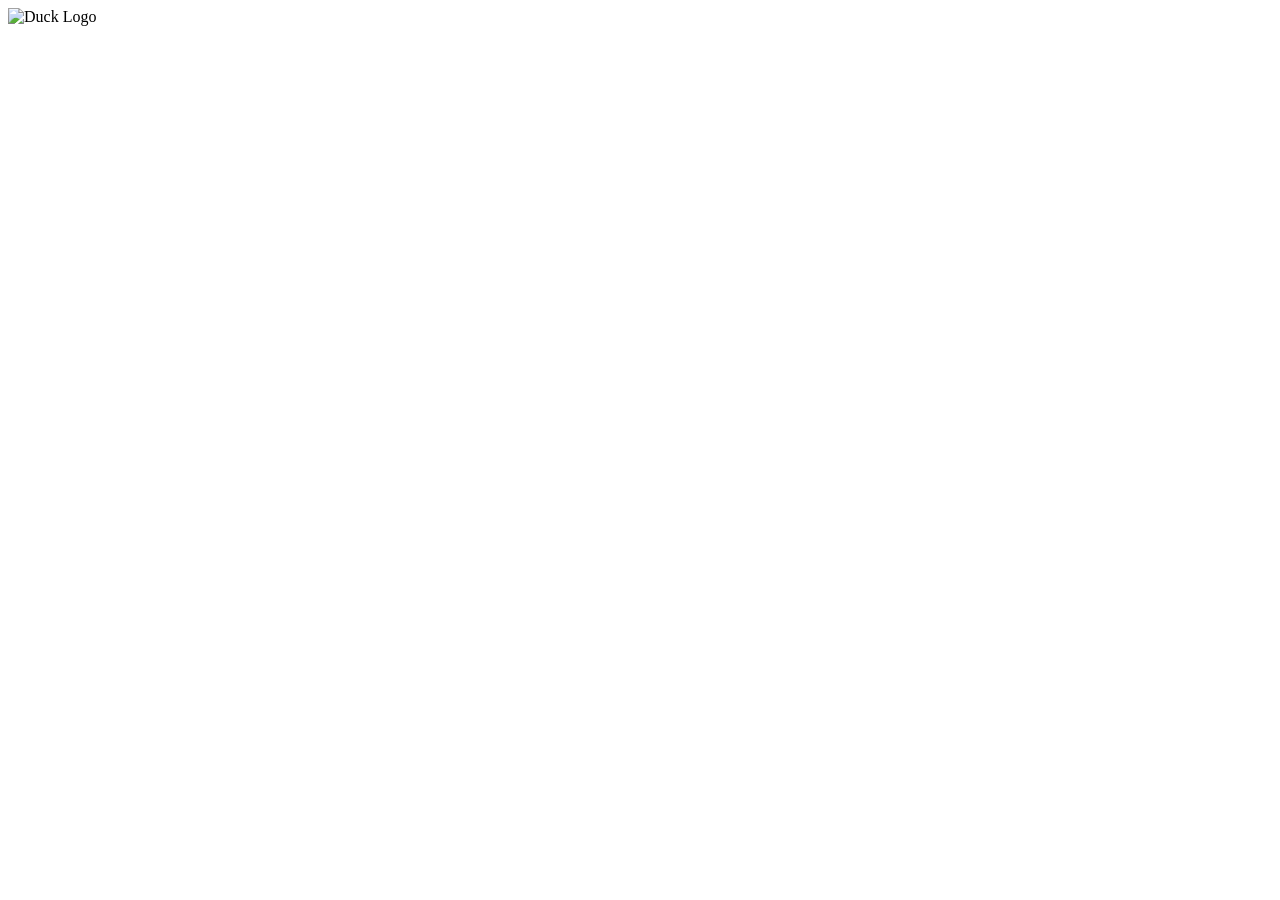
==== index.html @ 9690540f "inizio" ====
<!DOCTYPE html>
<html lang="en">
<head>
    <meta charset="UTF-8">
    <meta name="viewport" content="width=device-width, initial-scale=1.0">
    <title>Bootstrap Dashboard</title>
    <link rel="stylesheet" href="style.css">
</head>

<body>
    
<header>
        <nav class="navbar navbar-expand-lg navbar-dark bg-dark">
            <img src="img/duck.png" alt="Duck Logo" class="navbar-brand-logo">
        </nav>
    </header>

    <main>

    </main>
</body>

</html>
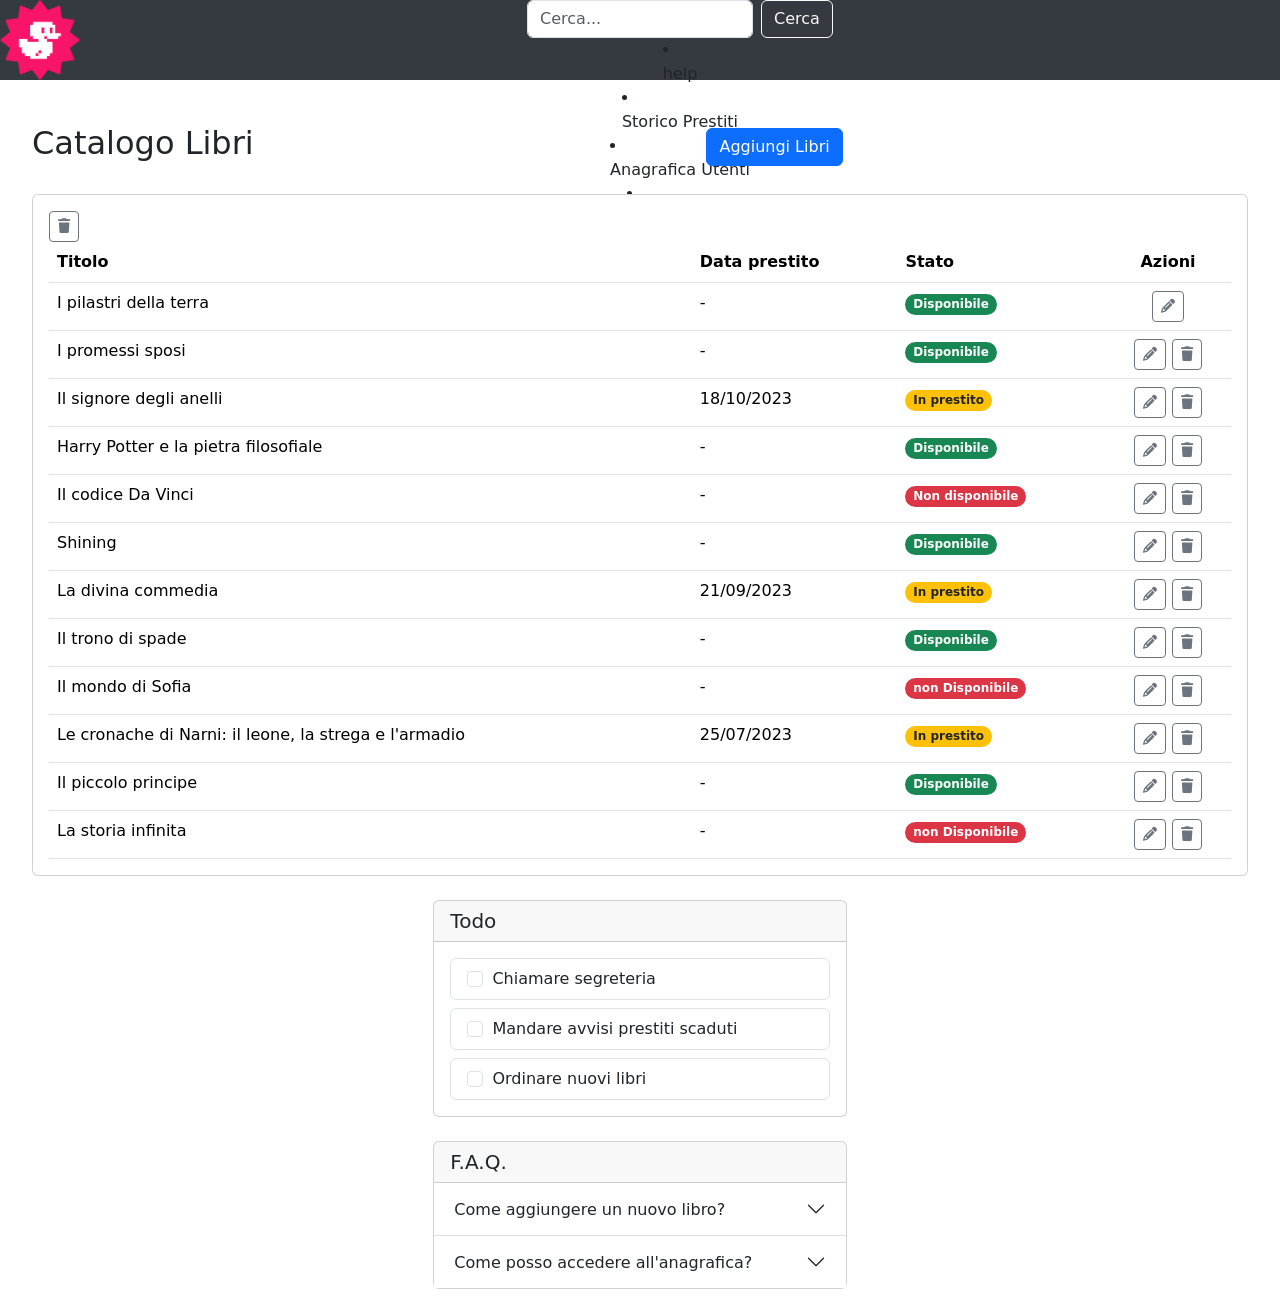
==== commit 89601c1e: "html terminato Co-authored-by: Copilot <copilot@github.com>" ====
--- a/index.html
+++ b/index.html
@@ -5,19 +5,231 @@
     <meta name="viewport" content="width=device-width, initial-scale=1.0">
     <title>Bootstrap Dashboard</title>
     <link rel="stylesheet" href="style.css">
+    <link href="https://cdn.jsdelivr.net/npm/bootstrap@5.3.0/dist/css/bootstrap.min.css" rel="stylesheet">
+    
+    <link rel="stylesheet" href="https://cdnjs.cloudflare.com/ajax/libs/font-awesome/6.4.0/css/all.min.css">
+    <style>
+        .navbar-brand img { width: 30px; }
+        .bg-dark-custom { background-color: #212529; }
+    </style>
 </head>
 
 <body>
-    
-<header>
-        <nav class="navbar navbar-expand-lg navbar-dark bg-dark">
-            <img src="img/duck.png" alt="Duck Logo" class="navbar-brand-logo">
-        </nav>
-    </header>
-
-    <main>
-
-    </main>
+    <header class="header">
+        <img src="img/duck.png" alt="Duck Logo" class="navbar-brand-logo">
+        
+        <div class="container">
+            <ul class="navbar-nav me-auto mb-2 mb-lg-0"></ul>
+                <li class="nav-item"><a class="nav-link active" href="#">Catalogo libri</a></li>
+                <li class="nav-item"><a class="nav-link" href="#">Anagrafica Utenti</a></li>
+                <li class="nav-item"><a class="nav-link" href="#">Storico Prestiti</a></li>
+                <li  class="nav-item"><a class="nav-link" href="#">help</a></li>
+            </ul>
+        
+  <form class="d-flex" role="search">
+                    <input class="form-control me-2" type="search" placeholder="Cerca..." aria-label="Search">
+                    <button class="btn btn-outline-light" type="submit">Cerca</button>
+                </form>
+  </div>
+
+</header>
+
+<main>
+    <div class="container-fluid my-4">
+        <div class="col-12 col-lg-8 mb-4">
+            <div class="d-flex justify-content-between align-items-center mb-3">
+    <h2>Catalogo Libri</h2>
+    <button href="#" class="btn btn-primary">Aggiungi Libri</button>
+    </div>
+</div>
+
+    <div class="card">
+        <div class="card-body">
+            <table class="table table-trip alignm-middle mb-0">
+                <thead>
+                    <tr>
+                        <th >Titolo</th>
+                        <th class="d-none d-md-table-cell">Data prestito</th>
+                        <th>Stato</th>
+                        <th class="text-center">Azioni</th>
+                    </tr>
+                </thead>
+
+                <tbody>
+                    <tr>
+                        <td>I pilastri della terra</td>
+                       <td class="d-none d-md-table-cell">-</td>
+                                    <td><span class="badge rounded-pill bg-success">Disponibile</span></td>
+                                    <td class="text-center">
+                                        <button class="btn btn-outline-secondary btn-sm"><i class="fa-solid fa-pencil"></i></button>
+                     </td>                   <button class="btn btn-outline-secondary btn-sm"><i class="fa-solid fa-trash"></i></button>
+                    </tr>
+
+                    <tr>
+                    <td>I promessi sposi</td>
+                    <td class="d-none d-md-table-cell">-</td>
+                                    <td><span class="badge rounded-pill bg-success">Disponibile</span></td>
+                                    <td class="text-center">
+                                        <button class="btn btn-outline-secondary btn-sm"><i class="fa-solid fa-pencil"></i></button>
+                                        <button class="btn btn-outline-secondary btn-sm"><i class="fa-solid fa-trash"></i></button>
+                                    </td>
+
+                    </tr>
+
+                    <tr>
+                                    <td>Il signore degli anelli</td>
+                                    <td class="d-none d-md-table-cell">18/10/2023</td>
+                                    <td><span class="badge rounded-pill bg-warning text-dark">In prestito</span></td>
+                                    <td class="text-center">
+                                        <button class="btn btn-outline-secondary btn-sm"><i class="fa-solid fa-pencil"></i></button>
+                                        <button class="btn btn-outline-secondary btn-sm"><i class="fa-solid fa-trash"></i></button>
+                                    </td>
+                                </tr>
+
+                                <tr>
+                                    <td>Harry Potter e la pietra filosofiale</td>
+                                    <td class="d-none d-md-table-cell">-</td>
+                                    <td><span class="badge rounded-pill bg-success">Disponibile</span></td>
+                                    <td class="text-center">
+                                        <button class="btn btn-outline-secondary btn-sm"><i class="fa-solid fa-pencil"></i></button>
+                                        <button class="btn btn-outline-secondary btn-sm"><i class="fa-solid fa-trash"></i></button>
+                                </tr>
+                     <tr>
+                                    <td>Il codice Da Vinci</td>
+                                    <td class="d-none d-md-table-cell">-</td>
+                                    <td><span class="badge rounded-pill bg-danger">Non disponibile</span></td>
+                                    <td class="text-center">
+                                        <button class="btn btn-outline-secondary btn-sm"><i class="fa-solid fa-pencil"></i></button>
+                                        <button class="btn btn-outline-secondary btn-sm"><i class="fa-solid fa-trash"></i></button>
+                                    </td>
+                                </tr>
+
+                                <tr>
+                                 <td>Shining</td>
+                                 <td class="d-none d-md-table-cell">-</td>
+                                 <td><span class="badge rounded-pill bg-success">Disponibile</span></td>
+                                 <td class="text-center">
+                                     <button class="btn btn-outline-secondary btn-sm"><i class="fa-solid fa-pencil"></i></button>
+                                     <button class="btn btn-outline-secondary btn-sm"><i class="fa-solid fa-trash"></i></button>
+                                 </td>
+                                </tr>
+
+                                <tr>
+                                    <td>La divina commedia</td>
+                                     <td class="d-none d-md-table-cell">21/09/2023</td>
+                                    <td><span class="badge rounded-pill bg-warning text-dark">In prestito</span></td>
+                                    <td class="text-center">
+                                        <button class="btn btn-outline-secondary btn-sm"><i class="fa-solid fa-pencil"></i></button>
+                                        <button class="btn btn-outline-secondary btn-sm"><i class="fa-solid fa-trash"></i></button>
+                                    </td>
+                                </tr>
+
+                                <tr>
+                                    <td>Il trono di spade</td>
+                                    <td class="d-none d-md-table-cell">-</td>
+                                    <td><span class="badge rounded-pill bg-success">Disponibile</span></td>
+                                    <td class="text-center">
+                                        <button class="btn btn-outline-secondary btn-sm"><i class="fa-solid fa-pencil"></i></button>
+                                        <button class="btn btn-outline-secondary btn-sm"><i class="fa-solid fa-trash"></i></button>
+                                    </td>
+                                </tr>
+
+                                <tr>
+                                    <td>Il mondo di Sofia</td>
+                                    <td class="d-none d-md-table-cell">-</td>
+                                    <td><span class="badge rounded-pill bg-danger">non Disponibile</span></td>
+                                    <td class="text-center">
+                                        <button class="btn btn-outline-secondary btn-sm"><i class="fa-solid fa-pencil"></i></button>
+                                        <button class="btn btn-outline-secondary btn-sm"><i class="fa-solid fa-trash"></i></button>
+                                    </td>
+                                </tr>
+
+                                <tr>
+                                    <td>Le cronache di Narni: il leone, la strega e l'armadio</td>
+                                    <td class="d-none d-md-table-cell">25/07/2023</td>
+                                    <td><span class="badge rounded-pill bg-warning text-dark">In prestito</span></td>
+                                    <td class="text-center">
+                                        <button class="btn btn-outline-secondary btn-sm"><i class="fa-solid fa-pencil"></i></button>
+                                        <button class="btn btn-outline-secondary btn-sm"><i class="fa-solid fa-trash"></i></button>
+                                    </td>
+                                </tr>
+
+                                <tr>
+                                    <td>Il piccolo principe</td>
+                                    <td class="d-none d-md-table-cell">-</td>
+                                    <td><span class="badge rounded-pill bg-success">Disponibile</span></td>
+                                    <td class="text-center">
+                                        <button class="btn btn-outline-secondary btn-sm"><i class="fa-solid fa-pencil"></i></button>
+                                        <button class="btn btn-outline-secondary btn-sm"><i class="fa-solid fa-trash"></i></button>
+                                    </td>
+                                </tr>
+
+                                <tr>
+                                    <td>La storia infinita</td>
+                                    <td class="d-none d-md-table-cell">-</td>
+                                    <td><span class="badge rounded-pill bg-danger">non Disponibile</span></td>
+                                    <td class="text-center">
+                                        <button class="btn btn-outline-secondary btn-sm"><i class="fa-solid fa-pencil"></i></button>
+                                        <button class="btn btn-outline-secondary btn-sm"><i class="fa-solid fa-trash"></i></button>
+                                    </td>
+                                </tr>
+                </tbody>
+            </table>
+        </div>
+    </div>
+ </div>
+
+<div class="col-12 col-lg-4">
+    <div class="card mb-4">
+                    <div class="card-header h5">Todo</div>
+                    <ul class="list-group list-group-flush p-3">
+                        <li class="list-group-item border rounded mb-2">
+                            <input class="form-check-input me-1" type="checkbox" id="check1">
+                            <label class="form-check-label" for="check1">Chiamare segreteria</label>
+                        </li>
+                        <li class="list-group-item border rounded mb-2">
+                            <input class="form-check-input me-1" type="checkbox" id="check2">
+                            <label class="form-check-label" for="check2">Mandare avvisi prestiti scaduti</label>
+                        </li>
+                        <li class="list-group-item border rounded">
+                            <input class="form-check-input me-1" type="checkbox" id="check3">
+                            <label class="form-check-label" for="check3">Ordinare nuovi libri</label>
+                        </li>
+                    </ul>
+</div>
+
+ <div class="card">
+                    <div class="card-header h5">F.A.Q.</div>
+                    <div class="accordion accordion-flush" id="faqAccordion">
+                        <div class="accordion-item">
+                            <h2 class="accordion-header">
+                                <button class="accordion-button collapsed" type="button" data-bs-toggle="collapse" data-bs-target="#faq1">
+                                    Come aggiungere un nuovo libro?
+                                </button>
+                            </h2>
+                            <div id="faq1" class="accordion-collapse collapse" data-bs-parent="#faqAccordion">
+                                <div class="accordion-body">Usa il pulsante blu in alto a destra.</div>
+                            </div>
+                        </div>
+                        <div class="accordion-item">
+                            <h2 class="accordion-header">
+                                <button class="accordion-button collapsed" type="button" data-bs-toggle="collapse" data-bs-target="#faq2">
+                                    Come posso accedere all'anagrafica?
+                                </button>
+                            </h2>
+                            <div id="faq2" class="accordion-collapse collapse" data-bs-parent="#faqAccordion">
+                                <div class="accordion-body">Clicca sulla voce "Anagrafica Utenti" nella navbar.</div>
+                            </div>
+                        </div>
+                    </div>
+                </div>
+
+            </div> 
+
+ </div>
+</main>
+
+ <script src="https://cdn.jsdelivr.net/npm/bootstrap@5.3.0/dist/js/bootstrap.bundle.min.js"></script>
 </body>
 
 </html>
--- a/style.css
+++ b/style.css
@@ -0,0 +1,39 @@
+* {
+    margin: 0;
+    padding: 0;
+    box-sizing: border-box;
+}
+
+body {
+    font-family: Arial, sans-serif;
+    background-color: white;
+}
+
+.img {
+    left: auto;
+    right: 90%;
+}
+
+.container {
+    display: flex;
+    flex-direction: column-reverse;
+    align-items: center;
+    justify-content: flex-end;
+
+}
+.header {
+    background-color: #343a40;
+    width: 100%;
+    height: 80px;
+    display: flex;
+    
+}
+
+main {
+    display: flex;
+    flex-direction: column;
+    align-items: center;
+    justify-content: center;
+    padding: 20px;
+}
+
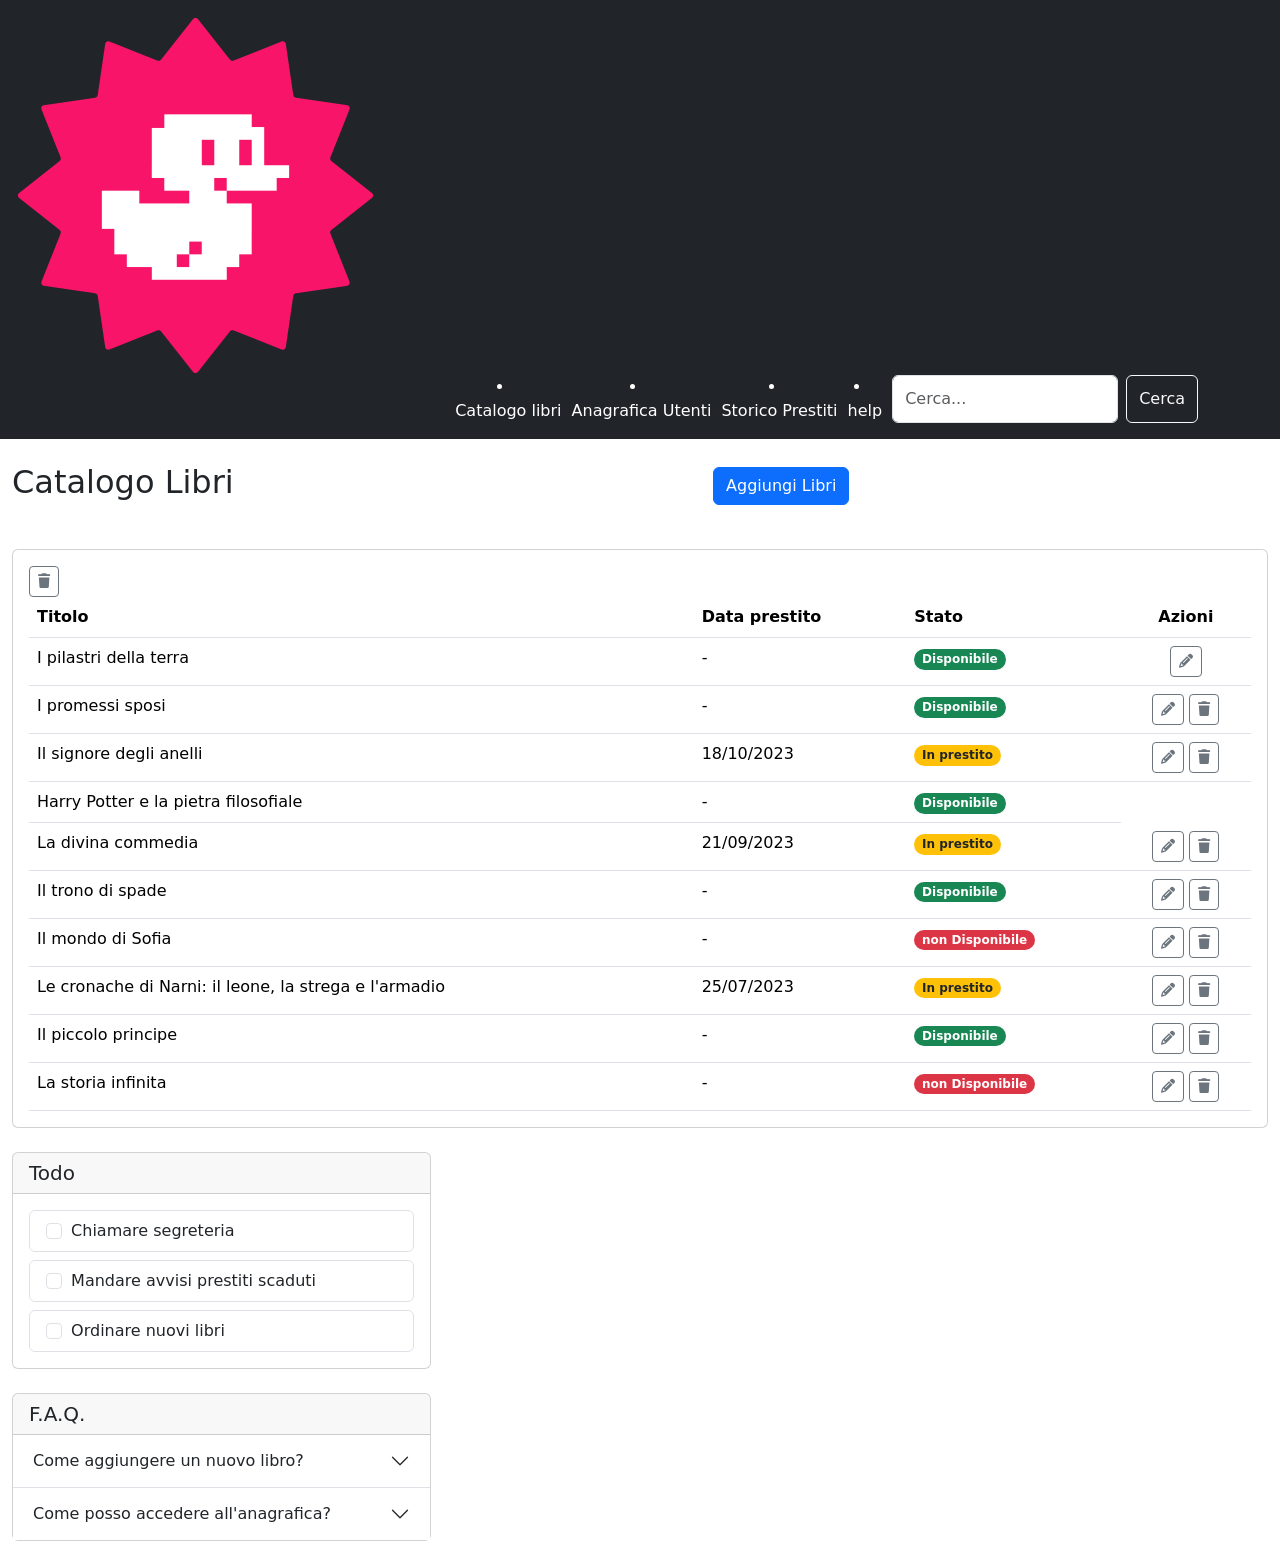
==== commit 2c4006f7: "in lavorazione" ====
--- a/index.html
+++ b/index.html
@@ -15,23 +15,21 @@
 </head>
 
 <body>
-    <header class="header">
+    <header class="header bg-dark-custom text-white p-3 mb-4">
         <img src="img/duck.png" alt="Duck Logo" class="navbar-brand-logo">
-        
-        <div class="container">
+<div class="container">
             <ul class="navbar-nav me-auto mb-2 mb-lg-0"></ul>
                 <li class="nav-item"><a class="nav-link active" href="#">Catalogo libri</a></li>
                 <li class="nav-item"><a class="nav-link" href="#">Anagrafica Utenti</a></li>
                 <li class="nav-item"><a class="nav-link" href="#">Storico Prestiti</a></li>
                 <li  class="nav-item"><a class="nav-link" href="#">help</a></li>
             </ul>
-        
-  <form class="d-flex" role="search">
+
+            <form class="d-flex" role="search">
                     <input class="form-control me-2" type="search" placeholder="Cerca..." aria-label="Search">
                     <button class="btn btn-outline-light" type="submit">Cerca</button>
                 </form>
   </div>
-
 </header>
 
 <main>
@@ -62,7 +60,7 @@
                                     <td><span class="badge rounded-pill bg-success">Disponibile</span></td>
                                     <td class="text-center">
                                         <button class="btn btn-outline-secondary btn-sm"><i class="fa-solid fa-pencil"></i></button>
-                     </td>                   <button class="btn btn-outline-secondary btn-sm"><i class="fa-solid fa-trash"></i></button>
+                     </td>               <button class="btn btn-outline-secondary btn-sm"><i class="fa-solid fa-trash"></i></button>
                     </tr>
 
                     <tr>
@@ -90,29 +88,6 @@
                                     <td>Harry Potter e la pietra filosofiale</td>
                                     <td class="d-none d-md-table-cell">-</td>
                                     <td><span class="badge rounded-pill bg-success">Disponibile</span></td>
-                                    <td class="text-center">
-                                        <button class="btn btn-outline-secondary btn-sm"><i class="fa-solid fa-pencil"></i></button>
-                                        <button class="btn btn-outline-secondary btn-sm"><i class="fa-solid fa-trash"></i></button>
-                                </tr>
-                     <tr>
-                                    <td>Il codice Da Vinci</td>
-                                    <td class="d-none d-md-table-cell">-</td>
-                                    <td><span class="badge rounded-pill bg-danger">Non disponibile</span></td>
-                                    <td class="text-center">
-                                        <button class="btn btn-outline-secondary btn-sm"><i class="fa-solid fa-pencil"></i></button>
-                                        <button class="btn btn-outline-secondary btn-sm"><i class="fa-solid fa-trash"></i></button>
-                                    </td>
-                                </tr>
-
-                                <tr>
-                                 <td>Shining</td>
-                                 <td class="d-none d-md-table-cell">-</td>
-                                 <td><span class="badge rounded-pill bg-success">Disponibile</span></td>
-                                 <td class="text-center">
-                                     <button class="btn btn-outline-secondary btn-sm"><i class="fa-solid fa-pencil"></i></button>
-                                     <button class="btn btn-outline-secondary btn-sm"><i class="fa-solid fa-trash"></i></button>
-                                 </td>
-                                </tr>
 
                                 <tr>
                                     <td>La divina commedia</td>
@@ -179,6 +154,7 @@
     </div>
  </div>
 
+ <div class="container-fluid lg-4 position-sticky top-0">
 <div class="col-12 col-lg-4">
     <div class="card mb-4">
                     <div class="card-header h5">Todo</div>
@@ -223,7 +199,7 @@
                         </div>
                     </div>
                 </div>
-
+               </div>
             </div> 
 
  </div>
--- a/style.css
+++ b/style.css
@@ -2,11 +2,6 @@
     margin: 0;
     padding: 0;
     box-sizing: border-box;
-}
-
-body {
-    font-family: Arial, sans-serif;
-    background-color: white;
 }
 
 .img {
@@ -16,24 +11,15 @@
 
 .container {
     display: flex;
-    flex-direction: column-reverse;
-    align-items: center;
-    justify-content: flex-end;
-
-}
-.header {
-    background-color: #343a40;
-    width: 100%;
-    height: 80px;
-    display: flex;
-    
+    gap: 10px;
+    text-align: center;
 }
 
-main {
-    display: flex;
-    flex-direction: column;
-    align-items: center;
-    justify-content: center;
-    padding: 20px;
+body{
+   text-align: center; 
 }
 
+.container-fluid {
+    display: flex;
+    flex-direction: column;;
+}
